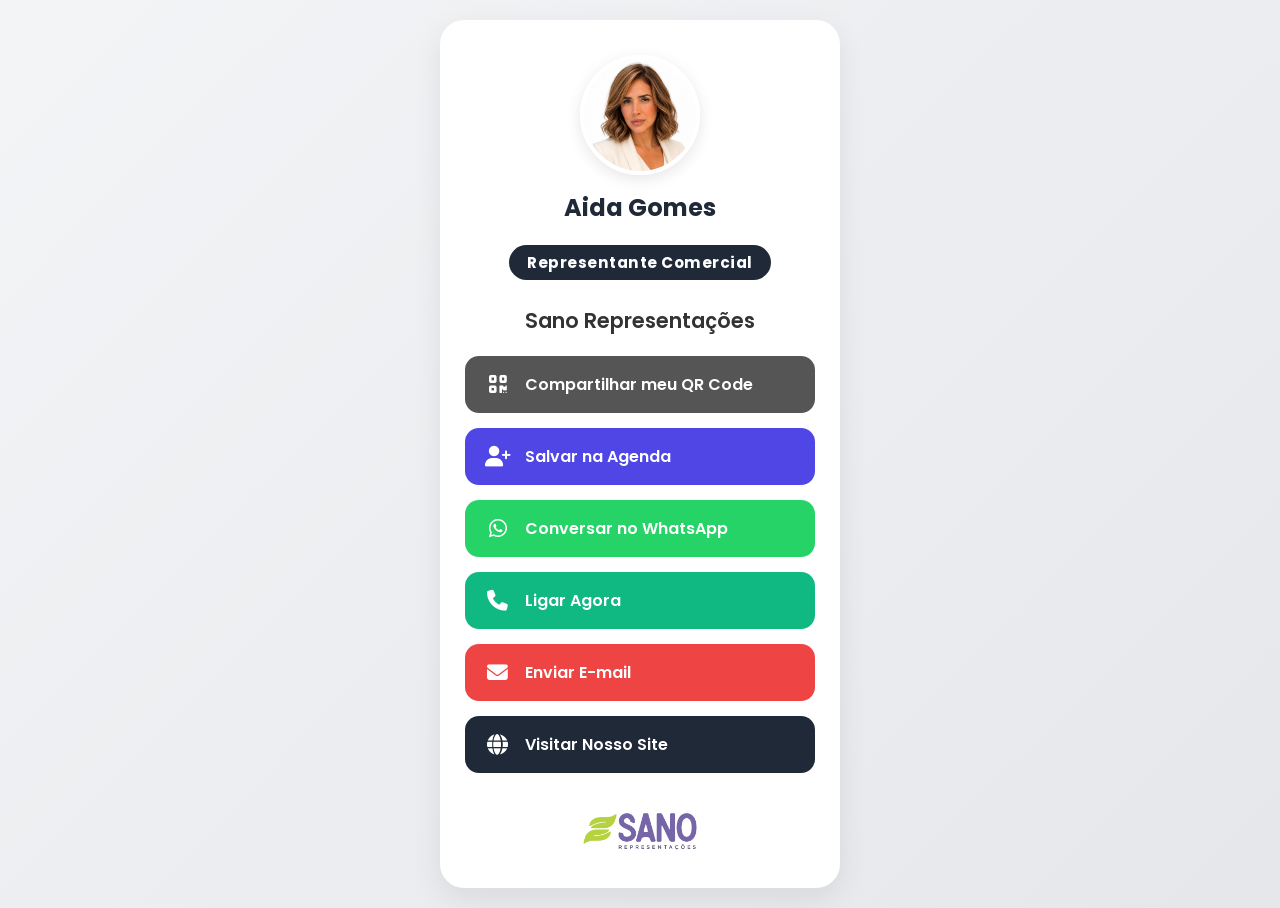
==== aidacard/index.html @ a504edf4 "Cartão Aida" ====
<!DOCTYPE html>
<html lang="pt-BR">
<head>
    <meta charset="UTF-8">
    <meta name="viewport" content="width=device-width, initial-scale=1.0">
    <title>Daniel Gomes - Cartão Virtual</title>
    <link rel="stylesheet" href="https://cdnjs.cloudflare.com/ajax/libs/font-awesome/6.4.0/css/all.min.css">
    <link rel="preconnect" href="https://fonts.googleapis.com">
    <link rel="preconnect" href="https://fonts.gstatic.com" crossorigin>
    <link href="https://fonts.googleapis.com/css2?family=Poppins:wght@400;500;600;700&display=swap" rel="stylesheet">
    <link rel="stylesheet" href="style.css">
    
    <style>
        .modal-qrcode {
            display: none;
            position: fixed;
            z-index: 9999;
            top: 0; left: 0; width: 100%; height: 100%;
            background-color: rgba(0,0,0,0.8);
            justify-content: center; align-items: center;
        }
        .modal-conteudo {
            background: #fff;
            padding: 20px;
            border-radius: 15px;
            text-align: center;
            max-width: 85%;
            position: relative;
        }
        .modal-conteudo img {
            width: 100%;
            max-width: 250px;
            height: auto;
        }
        .btn-fechar {
            margin-top: 15px;
            background: #333;
            color: #fff;
            border: none;
            padding: 8px 20px;
            border-radius: 8px;
            cursor: pointer;
            font-family: 'Poppins', sans-serif;
        }
        /* Cor personalizada para o botão do QR Code */
        .btn-qrcode {
            background-color: #555555;
            color: white;
        }
    </style>
</head>
<body>

    <div class="cartao-container">
        <div class="perfil-topo">
            <div class="foto-container">
                <img src="Imagem/aidafoto.jpeg" alt="Daniel Gomes" class="foto-perfil">
            </div>
            <h1>Aida Gomes</h1>
            <p class="cargo">Representante Comercial</p>
            <p class="sub-empresa" style="font-size: 1.3rem; font-weight: 600; color: #333; margin-bottom: 20px;">Sano Representações</p>
        </div>
        

        <div class="links-container">
            
            <a href="#" id="btn-abrir-qrcode" class="btn-link btn-qrcode">
                <i class="fa-solid fa-qrcode"></i>
                <span>Compartilhar meu QR Code</span>
            </a>

            <a href="contato.vcf" id="btn-agenda-inteligente" download="Daniel_Gomes.vcf" type="text/vcard" class="btn-link btn-agenda">
                <i class="fa-solid fa-user-plus"></i>
                <span>Salvar na Agenda</span>
            </a>

            <a href="https://wa.me/5585999534177" target="_blank" class="btn-link btn-whatsapp">
                <i class="fa-brands fa-whatsapp"></i>
                <span>Conversar no WhatsApp</span>
            </a>

            <a href="tel:+5585999534177" class="btn-link btn-telefone">
                <i class="fa-solid fa-phone"></i>
                <span>Ligar Agora</span>
            </a>

            <a href="mailto:sano.representacoes@gmail.com" class="btn-link btn-email">
                <i class="fa-solid fa-envelope"></i>
                <span>Enviar E-mail</span>
            </a>

            <a href="https://www.sanorepresentacoes.com.br" target="_blank" class="btn-link btn-site">
                <i class="fa-solid fa-globe"></i>
                <span>Visitar Nosso Site</span>
            </a>

        </div>

        <div class="rodape">
            <img src="Imagem/Logo-Original.png" alt="Sano Representações" class="logo-empresa">
        </div>
    </div>

    <div id="janela-qrcode" class="modal-qrcode">
        <div class="modal-conteudo">
            <h3 style="font-family: 'Poppins', sans-serif; margin-bottom: 10px; color: #333;">Meu QR Code</h3>
            <img src="Imagem/QR code cartão Vitual.png" alt="QR Code Sano Representações">
            <br>
            <button id="btn-fechar-qrcode" class="btn-fechar">Fechar</button>
        </div>
    </div>

    <script>
    document.addEventListener("DOMContentLoaded", function() {
        // Lógica do Botão União (Android/iOS)
        var btnAgenda = document.getElementById("btn-agenda-inteligente");
        if (btnAgenda) {
            var isAndroid = /Android/i.test(navigator.userAgent);
            if (isAndroid) {
                btnAgenda.href = "https://drive.google.com/uc?export=download&id=1gJEhtTlLkWolUKIYNFw5A9bG6WpKQWx6";
                btnAgenda.removeAttribute("download");
                btnAgenda.removeAttribute("type");
                btnAgenda.target = "_blank";
            } else {
                btnAgenda.href = "contato.vcf";
                btnAgenda.setAttribute("download", "Daniel_Gomes.vcf");
                btnAgenda.setAttribute("type", "text/vcard");
                btnAgenda.removeAttribute("target");
            }
        }

        // 🎯 LÓGICA PARA ABRIR E FECHAR O QR CODE NA TELA
        var modal = document.getElementById("janela-qrcode");
        var btnAbrir = document.getElementById("btn-abrir-qrcode");
        var btnFechar = document.getElementById("btn-fechar-qrcode");

        btnAbrir.addEventListener("click", function(e) {
            e.preventDefault();
            modal.style.display = "flex";
        });

        btnFechar.addEventListener("click", function() {
            modal.style.display = "none";
        });

        // Fecha também se clicar fora do quadradinho branco
        modal.addEventListener("click", function(e) {
            if (e.target === modal) {
                modal.style.display = "none";
            }
        });
    });
    </script>
</body>
</html>
---- aidacard/style.css ----
/* Configurações Gerais */
* {
    margin: 0;
    padding: 0;
    box-sizing: border-box;
    font-family: 'Poppins', sans-serif;
}

body {
    background: linear-gradient(135deg, #f3f4f6 0%, #e5e7eb 100%);
    min-height: 100vh;
    display: flex;
    justify-content: center;
    align-items: center;
    padding: 20px;
}

/* Container do Cartão */
.cartao-container {
    background: #ffffff;
    width: 100%;
    max-width: 400px;
    border-radius: 24px;
    padding: 35px 25px;
    box-shadow: 0 10px 30px rgba(0, 0, 0, 0.08);
    text-align: center;
}

/* Área da Foto e Nome */
/* 🎯 Substitua o .cargo antigo por este aqui: */
.perfil-topo .cargo {
    display: inline-block;
    background-color: #1f2937 !important; /* Cor escura de destaque */
    color: #ffffff !important;            /* Letra branca */
    font-size: 0.95rem !important;
    font-weight: 700 !important;          /* Negrito */
    padding: 6px 18px !important;
    border-radius: 50px !important;       /* Formato arredondado */
    
    /* 🎯 ESSE É O SEGREDO: Afasta do nome em cima e afasta dos botões embaixo */
    margin-top: 15px !important;       
    margin-bottom: 25px !important;     
    
    letter-spacing: 0.5px !important;
}

/* Pode colar este logo abaixo do .cargo */
.sub-empresa {
    font-size: 0.9rem;
    color: #6b7280;
    font-weight: 600;
}

.foto-container {
    width: 120px;
    height: 120px;
    margin: 0 auto 15px auto;
    border-radius: 50%;
    border: 4px solid #ffffff;
    box-shadow: 0 4px 15px rgba(0, 0, 0, 0.1);
    overflow: hidden;
}

.foto-perfil {
    width: 100%;
    height: 100%;
    object-fit: cover;
}

.perfil-topo h1 {
    font-size: 1.5rem;
    color: #1f2937;
    font-weight: 700;
    margin-bottom: 5px;
}

.perfil-topo .cargo {
    font-size: 0.9rem;
    color: #6b7280;
    font-weight: 500;
}

/* Container dos Links */
.links-container {
    display: flex;
    flex-direction: column;
    gap: 15px;
    margin-bottom: 35px;
}

/* Estilo Base dos Botões */
.btn-link {
    display: flex;
    align-items: center;
    padding: 16px 20px;
    text-decoration: none;
    border-radius: 14px;
    font-weight: 600;
    font-size: 1rem;
    transition: transform 0.2s ease, box-shadow 0.2s ease;
    gap: 15px;
}

.btn-link i {
    font-size: 1.3rem;
    width: 25px;
    text-align: center;
}

.btn-link:hover {
    transform: translateY(-2px);
    box-shadow: 0 5px 15px rgba(0, 0, 0, 0.1);
}

/* Cores Customizadas dos Botões */
.btn-agenda {
    background-color: #4f46e5; /* Roxo/Azul moderno */
    color: #ffffff;
}

.btn-whatsapp {
    background-color: #25d366; /* Verde WhatsApp */
    color: #ffffff;
}

.btn-telefone {
    background-color: #10b981; /* Verde Esmeralda */
    color: #ffffff;
}

.btn-email {
    background-color: #ef4444; /* Vermelho */
    color: #ffffff;
}

.btn-site {
    background-color: #1f2937; /* Grafite escuro */
    color: #ffffff;
}

/* Rodapé */
.rodape {
    margin-top: 10px;
    display: flex;
    justify-content: center;
    align-items: center;
    opacity: 0.8;
}

.logo-empresa {
    max-height: 45px;
    object-fit: contain;
}
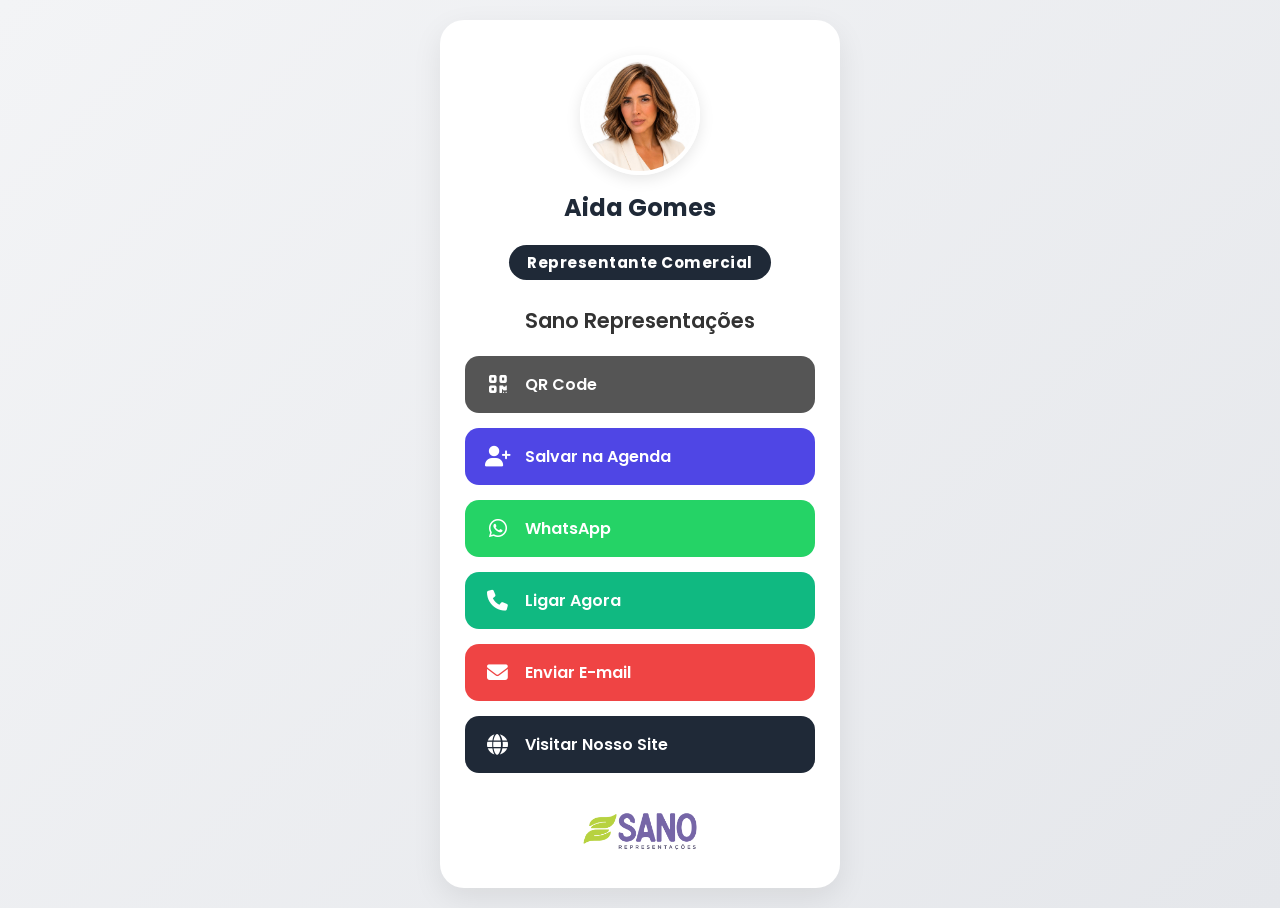
==== commit c61475ea: "Ajuste texto" ====
--- a/aidacard/index.html
+++ b/aidacard/index.html
@@ -3,7 +3,7 @@
 <head>
     <meta charset="UTF-8">
     <meta name="viewport" content="width=device-width, initial-scale=1.0">
-    <title>Daniel Gomes - Cartão Virtual</title>
+    <title>Aida Gomes - Cartão Virtual</title>
     <link rel="stylesheet" href="https://cdnjs.cloudflare.com/ajax/libs/font-awesome/6.4.0/css/all.min.css">
     <link rel="preconnect" href="https://fonts.googleapis.com">
     <link rel="preconnect" href="https://fonts.gstatic.com" crossorigin>
@@ -66,7 +66,7 @@
             
             <a href="#" id="btn-abrir-qrcode" class="btn-link btn-qrcode">
                 <i class="fa-solid fa-qrcode"></i>
-                <span>Compartilhar meu QR Code</span>
+                <span> QR Code</span>
             </a>
 
             <a href="contato.vcf" id="btn-agenda-inteligente" download="Daniel_Gomes.vcf" type="text/vcard" class="btn-link btn-agenda">
@@ -76,7 +76,7 @@
 
             <a href="https://wa.me/5585999534177" target="_blank" class="btn-link btn-whatsapp">
                 <i class="fa-brands fa-whatsapp"></i>
-                <span>Conversar no WhatsApp</span>
+                <span>WhatsApp</span>
             </a>
 
             <a href="tel:+5585999534177" class="btn-link btn-telefone">
@@ -104,7 +104,7 @@
     <div id="janela-qrcode" class="modal-qrcode">
         <div class="modal-conteudo">
             <h3 style="font-family: 'Poppins', sans-serif; margin-bottom: 10px; color: #333;">Meu QR Code</h3>
-            <img src="Imagem/QR code cartão Vitual.png" alt="QR Code Sano Representações">
+            <img src="Imagem/aidaqrcode.png" alt="QR Code Sano Representações">
             <br>
             <button id="btn-fechar-qrcode" class="btn-fechar">Fechar</button>
         </div>
@@ -117,7 +117,7 @@
         if (btnAgenda) {
             var isAndroid = /Android/i.test(navigator.userAgent);
             if (isAndroid) {
-                btnAgenda.href = "https://drive.google.com/uc?export=download&id=1gJEhtTlLkWolUKIYNFw5A9bG6WpKQWx6";
+                btnAgenda.href = "https://drive.google.com/file/d/1gFVP4ibTE9PFft3sZIfttmwQEkeFaket/view?usp=drive_link";
                 btnAgenda.removeAttribute("download");
                 btnAgenda.removeAttribute("type");
                 btnAgenda.target = "_blank";
